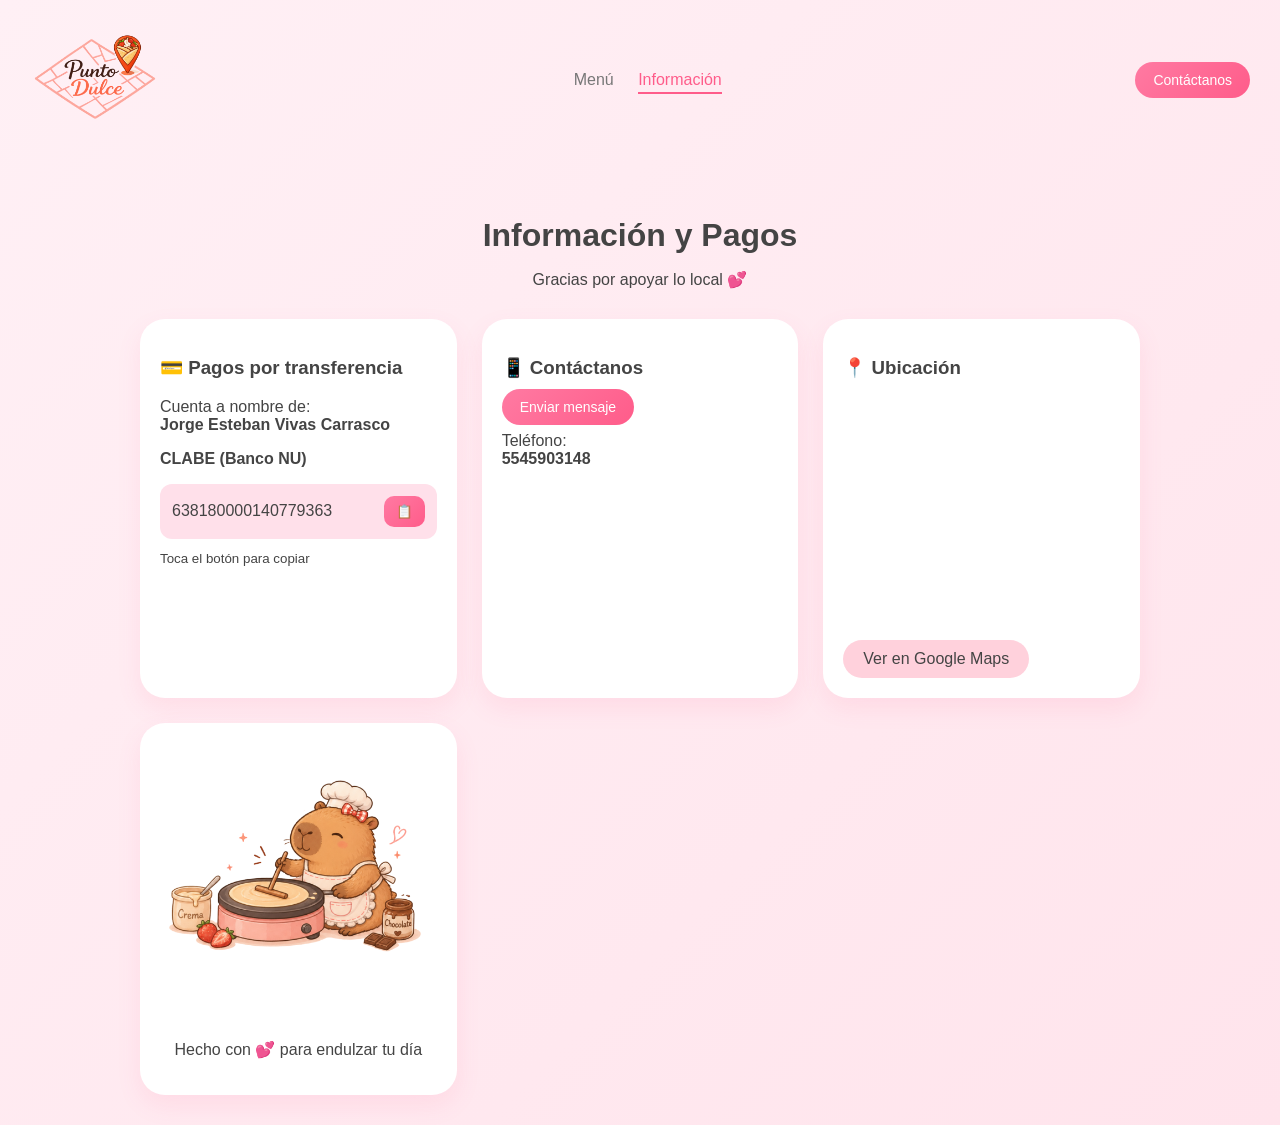
==== punto-dulce/index.html @ e785db8b "Add files via upload" ====
<!DOCTYPE html>
<html lang="es">
<head>
  <meta charset="UTF-8">
  <title>Punto Dulce - Información</title>
  <link rel="stylesheet" href="css/styles.css">
</head>
<body>

<header class="navbar">
  <img src="img/logo.png" class="logo">

  <nav>
    <a href="menu.html">Menú</a>
    <a href="index.html" class="active">Información</a>
  </nav>

  <a href="https://wa.me/5215545903148" class="btn">
    Contáctanos
  </a>
</header>

<section class="container">

  <h1>Información y Pagos</h1>
  <p>Gracias por apoyar lo local 💕</p>

  <div class="grid">

    <!-- PAGOS -->
    <div class="card">
      <h3>💳 Pagos por transferencia</h3>

      <p>Cuenta a nombre de:<br>
      <strong>Jorge Esteban Vivas Carrasco</strong></p>

      <p><strong>CLABE (Banco NU)</strong></p>

      <div class="copy-box">
        <span id="clabe">638180000140779363</span>
        <button onclick="copiar()">📋</button>
      </div>

      <small>Toca el botón para copiar</small>
    </div>

    <!-- CONTACTO -->
    <div class="card">
      <h3>📱 Contáctanos</h3>

      <a href="https://wa.me/5215545903148" class="btn">
        Enviar mensaje
      </a>

      <p>Teléfono:<br>
      <strong>5545903148</strong></p>
    </div>

    <!-- UBICACIÓN -->
    <div class="card">
      <h3>📍 Ubicación</h3>

      <iframe 
        src="https://www.google.com/maps/@19.3474573,-98.9720983,64m/data=!3m1!1e3!5m1!1e1?entry=ttu&g_ep=EgoyMDI2MDQyMi4wIKXMDSoASAFQAw%3D%3D"
        width="100%" 
        height="200" 
        style="border:0; border-radius:15px;">
      </iframe>

      <br><br>

      <a href="https://maps.app.goo.gl/kTHkG2x5fDJQNCCw5" target="_blank" class="btn-secondary">
        Ver en Google Maps
      </a>
    </div>

    <!-- MASCOTA / BRANDING -->
    <div class="card">
      <img src="img/mascota.png" class="mascota">
      <p style="text-align:center;">Hecho con 💕 para endulzar tu día</p>
    </div>

  </div>

</section>

<script src="js/script.js"></script>

</body>
</html>
---- punto-dulce/css/styles.css ----
/* ===== RESET ===== */
body {
    margin: 0;
    font-family: 'Segoe UI', sans-serif;
    background: linear-gradient(135deg, #fff0f5, #ffe4ec);
    color: #444;
  }
  
  /* ===== NAVBAR ===== */
  .navbar {
    display: flex;
    justify-content: space-between;
    align-items: center;
    padding: 15px 30px;
  }
  
  .logo {
    width: 130px;
  }
  
  nav a {
    margin: 0 10px;
    text-decoration: none;
    color: #777;
    font-weight: 500;
  }
  
  nav .active {
    color: #ff5c8a;
    border-bottom: 2px solid #ff5c8a;
    padding-bottom: 4px;
  }
  
  /* ===== BOTONES ===== */
  .btn {
    background: linear-gradient(135deg, #ff7aa2, #ff5c8a);
    color: white;
    padding: 10px 18px;
    border-radius: 25px;
    text-decoration: none;
    font-size: 14px;
    transition: 0.2s;
  }
  
  .btn:hover {
    transform: scale(1.05);
  }
  
  .btn-secondary {
    display: inline-block;
    margin-top: 20px;
    background: #ffd1dc;
    color: #444;
    padding: 10px 20px;
    border-radius: 25px;
    text-decoration: none;
  }
  
  /* ===== CONTENIDO ===== */
  .container {
    text-align: center;
    padding: 30px 20px;
  }
  
  h1 {
    font-size: 32px;
    margin-bottom: 10px;
  }
  
  /* ===== MENÚ GRID ===== */
  .menu-grid {
    display: grid;
    grid-template-columns: repeat(auto-fit, minmax(280px, 1fr));
    gap: 25px;
    margin-top: 30px;
  }
  
  .menu-card {
    background: #fff;
    border-radius: 25px;
    padding: 12px;
    box-shadow: 0 10px 25px rgba(255, 92, 138, 0.15);
    transition: 0.3s;
  }
  
  .menu-card:hover {
    transform: translateY(-5px);
  }
  
  .menu-card img {
    width: 100%;
    border-radius: 15px;
  }
  
  /* ===== GRID INFO ===== */
  .grid {
    display: grid;
    grid-template-columns: repeat(auto-fit, minmax(300px, 1fr));
    gap: 25px;
    margin-top: 30px;
  }
  
  /* ===== CARDS ===== */
  .card {
    background: #ffffff;
    border-radius: 25px;
    padding: 20px;
    box-shadow: 0 10px 25px rgba(255, 92, 138, 0.1);
    text-align: left;
  }
  
  /* ===== COPY BOX ===== */
  .copy-box {
    display: flex;
    justify-content: space-between;
    align-items: center;
    background: #ffe0ea;
    padding: 12px;
    border-radius: 12px;
    margin: 10px 0;
  }
  
  .copy-box button {
    background: linear-gradient(135deg, #ff7aa2, #ff5c8a);
    border: none;
    color: white;
    padding: 8px 12px;
    border-radius: 10px;
    cursor: pointer;
  }
  
  .copy-box button:hover {
    transform: scale(1.1);
  }
  
  /* ===== MASCOTA ===== */
  .mascota {
    width: 100%;
    border-radius: 20px;
  }
  
  /* ===== RESPONSIVE ===== */
  @media (max-width: 600px) {
    .navbar {
      flex-direction: column;
      gap: 10px;
    }
  
    nav {
      margin: 10px 0;
    }
  }

/* NAVBAR en móvil */
@media (max-width: 768px) {

    .navbar {
      flex-direction: column;
      align-items: center;
      gap: 10px;
    }
  
    .logo {
      width: 100px;
    }
  
    nav {
      display: flex;
      gap: 15px;
    }
  
    .btn {
      font-size: 13px;
      padding: 8px 14px;
    }
  
    /* CONTENEDOR */
    .container {
      padding: 20px 15px;
    }
  
    h1 {
      font-size: 24px;
    }
  
    /* MENÚ: UNA COLUMNA */
    .menu-grid {
      grid-template-columns: 1fr;
      gap: 15px;
    }
  
    /* CARDS MÁS COMPACTAS */
    .menu-card {
      padding: 8px;
    }
  
    /* INFO GRID: UNA COLUMNA */
    .grid {
      grid-template-columns: 1fr;
    }
  
    /* MAPA MÁS ALTO */
    iframe {
      height: 250px;
    }
  }
  .menu-card img {
    width: 100%;
    height: auto;
    object-fit: contain;
  }
  .container {
    max-width: 1000px;
    margin: auto;
  }
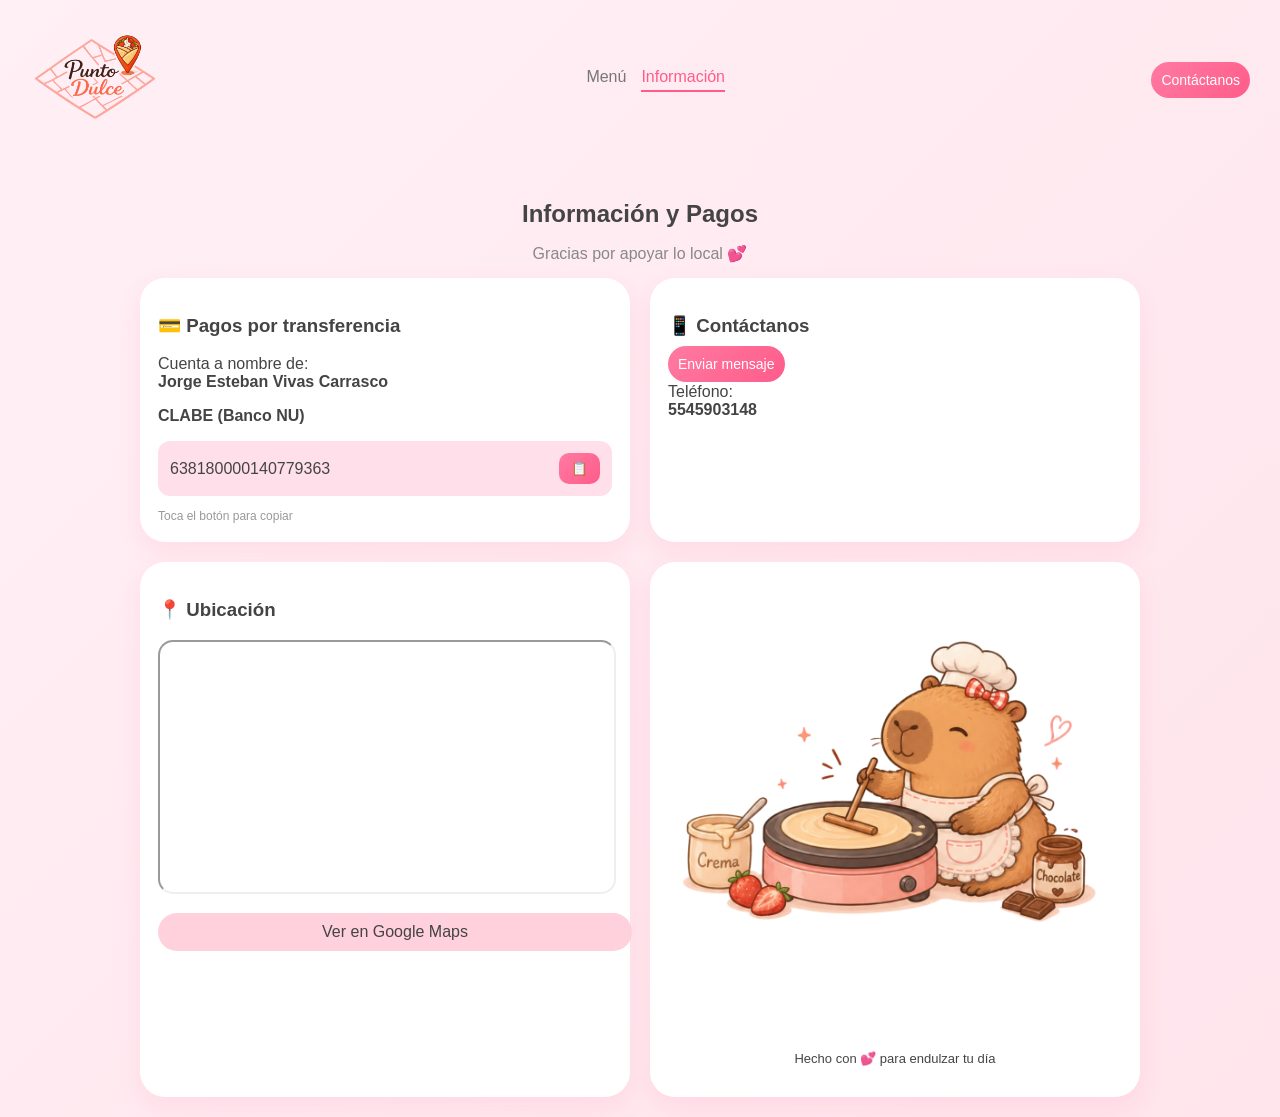
==== commit b4dcc69e: "ajustes  responsive" ====
--- a/punto-dulce/index.html
+++ b/punto-dulce/index.html
@@ -1,90 +1,94 @@
-<!DOCTYPE html>
-<html lang="es">
-<head>
-  <meta charset="UTF-8">
-  <title>Punto Dulce - Información</title>
-  <link rel="stylesheet" href="css/styles.css">
-</head>
-<body>
-
-<header class="navbar">
-  <img src="img/logo.png" class="logo">
-
-  <nav>
-    <a href="menu.html">Menú</a>
-    <a href="index.html" class="active">Información</a>
-  </nav>
-
-  <a href="https://wa.me/5215545903148" class="btn">
-    Contáctanos
-  </a>
-</header>
-
-<section class="container">
-
-  <h1>Información y Pagos</h1>
-  <p>Gracias por apoyar lo local 💕</p>
-
-  <div class="grid">
-
-    <!-- PAGOS -->
-    <div class="card">
-      <h3>💳 Pagos por transferencia</h3>
-
-      <p>Cuenta a nombre de:<br>
-      <strong>Jorge Esteban Vivas Carrasco</strong></p>
-
-      <p><strong>CLABE (Banco NU)</strong></p>
-
-      <div class="copy-box">
-        <span id="clabe">638180000140779363</span>
-        <button onclick="copiar()">📋</button>
-      </div>
-
-      <small>Toca el botón para copiar</small>
-    </div>
-
-    <!-- CONTACTO -->
-    <div class="card">
-      <h3>📱 Contáctanos</h3>
-
-      <a href="https://wa.me/5215545903148" class="btn">
-        Enviar mensaje
-      </a>
-
-      <p>Teléfono:<br>
-      <strong>5545903148</strong></p>
-    </div>
-
-    <!-- UBICACIÓN -->
-    <div class="card">
-      <h3>📍 Ubicación</h3>
-
-      <iframe 
-        src="https://www.google.com/maps/@19.3474573,-98.9720983,64m/data=!3m1!1e3!5m1!1e1?entry=ttu&g_ep=EgoyMDI2MDQyMi4wIKXMDSoASAFQAw%3D%3D"
-        width="100%" 
-        height="200" 
-        style="border:0; border-radius:15px;">
-      </iframe>
-
-      <br><br>
-
-      <a href="https://maps.app.goo.gl/kTHkG2x5fDJQNCCw5" target="_blank" class="btn-secondary">
-        Ver en Google Maps
-      </a>
-    </div>
-
-    <!-- MASCOTA / BRANDING -->
-    <div class="card">
-      <img src="img/mascota.png" class="mascota">
-      <p style="text-align:center;">Hecho con 💕 para endulzar tu día</p>
-    </div>
-
-  </div>
-
-</section>
-
-<script src="js/script.js"></script>
-
-</body>
+<!DOCTYPE html>
+<html lang="es">
+<head>
+  <meta charset="UTF-8">
+  <meta name="viewport" content="width=device-width, initial-scale=1.0">
+  <title>Punto Dulce - Información</title>
+  <link rel="stylesheet" href="css/styles.css">
+</head>
+<body>
+
+<header class="navbar">
+  <img src="img/logo.png" class="logo">
+
+  <nav class="nav-links">
+    <a href="menu.html">Menú</a>
+    <a href="index.html" class="active">Información</a>
+  </nav>
+
+  <a href="https://wa.me/5215545903148" class="btn">
+    Contáctanos
+  </a>
+</header>
+
+<section class="container">
+
+  <h1>Información y Pagos</h1>
+  <p class="subtitle">Gracias por apoyar lo local 💕</p>
+
+  <!-- CONTENEDOR VERTICAL -->
+  <div class="info-list">
+
+    <!-- PAGOS -->
+    <div class="card">
+      <h3>💳 Pagos por transferencia</h3>
+
+      <p>Cuenta a nombre de:<br>
+      <strong>Jorge Esteban Vivas Carrasco</strong></p>
+
+      <p class="label">CLABE (Banco NU)</p>
+
+      <div class="copy-box">
+        <span id="clabe">638180000140779363</span>
+        <button onclick="copiar()">📋</button>
+      </div>
+
+      <small class="hint">Toca el botón para copiar</small>
+    </div>
+
+    <!-- CONTACTO -->
+    <div class="card">
+      <h3>📱 Contáctanos</h3>
+
+      <a href="https://wa.me/5215545903148" class="btn full">
+        Enviar mensaje
+      </a>
+
+      <p class="phone">
+        Teléfono:<br>
+        <strong>5545903148</strong>
+      </p>
+    </div>
+
+    <!-- UBICACIÓN -->
+    <div class="card">
+      <h3>📍 Ubicación</h3>
+
+      <iframe 
+        src="https://www.google.com/maps?q=El+Punto+Dulce&output=embed"
+        width="100%" 
+        height="250"
+        class="map">
+      </iframe>
+
+      <a href="https://maps.app.goo.gl/kTHkG2x5fDJQNCCw5" 
+         target="_blank" 
+         class="btn-secondary full">
+        Ver en Google Maps
+      </a>
+    </div>
+
+    <!-- MASCOTA -->
+    <div class="card center">
+      <img src="img/mascota.png" class="mascota">
+      <p class="footer-text">Hecho con 💕 para endulzar tu día</p>
+    </div>
+
+  </div>
+
+</section>
+
+<script src="js/script.js"></script>
+
+</body>
 </html>
--- a/punto-dulce/css/styles.css
+++ b/punto-dulce/css/styles.css
@@ -1,215 +1,199 @@
-/* ===== RESET ===== */
-body {
-    margin: 0;
-    font-family: 'Segoe UI', sans-serif;
-    background: linear-gradient(135deg, #fff0f5, #ffe4ec);
-    color: #444;
-  }
-  
-  /* ===== NAVBAR ===== */
-  .navbar {
-    display: flex;
-    justify-content: space-between;
-    align-items: center;
-    padding: 15px 30px;
-  }
-  
-  .logo {
-    width: 130px;
-  }
-  
-  nav a {
-    margin: 0 10px;
-    text-decoration: none;
-    color: #777;
-    font-weight: 500;
-  }
-  
-  nav .active {
-    color: #ff5c8a;
-    border-bottom: 2px solid #ff5c8a;
-    padding-bottom: 4px;
-  }
-  
-  /* ===== BOTONES ===== */
-  .btn {
-    background: linear-gradient(135deg, #ff7aa2, #ff5c8a);
-    color: white;
-    padding: 10px 18px;
-    border-radius: 25px;
-    text-decoration: none;
-    font-size: 14px;
-    transition: 0.2s;
-  }
-  
-  .btn:hover {
-    transform: scale(1.05);
-  }
-  
-  .btn-secondary {
-    display: inline-block;
-    margin-top: 20px;
-    background: #ffd1dc;
-    color: #444;
-    padding: 10px 20px;
-    border-radius: 25px;
-    text-decoration: none;
-  }
-  
-  /* ===== CONTENIDO ===== */
-  .container {
-    text-align: center;
-    padding: 30px 20px;
-  }
-  
-  h1 {
-    font-size: 32px;
-    margin-bottom: 10px;
-  }
-  
-  /* ===== MENÚ GRID ===== */
-  .menu-grid {
-    display: grid;
-    grid-template-columns: repeat(auto-fit, minmax(280px, 1fr));
-    gap: 25px;
-    margin-top: 30px;
-  }
-  
-  .menu-card {
-    background: #fff;
-    border-radius: 25px;
-    padding: 12px;
-    box-shadow: 0 10px 25px rgba(255, 92, 138, 0.15);
-    transition: 0.3s;
-  }
-  
-  .menu-card:hover {
-    transform: translateY(-5px);
-  }
-  
-  .menu-card img {
-    width: 100%;
-    border-radius: 15px;
-  }
-  
-  /* ===== GRID INFO ===== */
-  .grid {
-    display: grid;
-    grid-template-columns: repeat(auto-fit, minmax(300px, 1fr));
-    gap: 25px;
-    margin-top: 30px;
-  }
-  
-  /* ===== CARDS ===== */
-  .card {
-    background: #ffffff;
-    border-radius: 25px;
-    padding: 20px;
-    box-shadow: 0 10px 25px rgba(255, 92, 138, 0.1);
-    text-align: left;
-  }
-  
-  /* ===== COPY BOX ===== */
-  .copy-box {
-    display: flex;
-    justify-content: space-between;
-    align-items: center;
-    background: #ffe0ea;
-    padding: 12px;
-    border-radius: 12px;
-    margin: 10px 0;
-  }
-  
-  .copy-box button {
-    background: linear-gradient(135deg, #ff7aa2, #ff5c8a);
-    border: none;
-    color: white;
-    padding: 8px 12px;
-    border-radius: 10px;
-    cursor: pointer;
-  }
-  
-  .copy-box button:hover {
-    transform: scale(1.1);
-  }
-  
-  /* ===== MASCOTA ===== */
-  .mascota {
-    width: 100%;
-    border-radius: 20px;
-  }
-  
-  /* ===== RESPONSIVE ===== */
-  @media (max-width: 600px) {
-    .navbar {
-      flex-direction: column;
-      gap: 10px;
-    }
-  
-    nav {
-      margin: 10px 0;
-    }
-  }
-
-/* NAVBAR en móvil */
-@media (max-width: 768px) {
-
-    .navbar {
-      flex-direction: column;
-      align-items: center;
-      gap: 10px;
-    }
-  
-    .logo {
-      width: 100px;
-    }
-  
-    nav {
-      display: flex;
-      gap: 15px;
-    }
-  
-    .btn {
-      font-size: 13px;
-      padding: 8px 14px;
-    }
-  
-    /* CONTENEDOR */
-    .container {
-      padding: 20px 15px;
-    }
-  
-    h1 {
-      font-size: 24px;
-    }
-  
-    /* MENÚ: UNA COLUMNA */
-    .menu-grid {
-      grid-template-columns: 1fr;
-      gap: 15px;
-    }
-  
-    /* CARDS MÁS COMPACTAS */
-    .menu-card {
-      padding: 8px;
-    }
-  
-    /* INFO GRID: UNA COLUMNA */
-    .grid {
-      grid-template-columns: 1fr;
-    }
-  
-    /* MAPA MÁS ALTO */
-    iframe {
-      height: 250px;
-    }
-  }
-  .menu-card img {
-    width: 100%;
-    height: auto;
-    object-fit: contain;
-  }
-  .container {
-    max-width: 1000px;
-    margin: auto;
-  }+/* ===== RESET ===== */
+body {
+  margin: 0;
+  font-family: 'Segoe UI', sans-serif;
+  background: linear-gradient(135deg, #fff0f5, #ffe4ec);
+  color: #444;
+}
+
+/* ===== NAVBAR ===== */
+.navbar {
+  display: flex;
+  flex-direction: column;
+  align-items: center;
+  gap: 10px;
+  padding: 15px;
+}
+
+.logo {
+  width: 100px;
+}
+
+.nav-links {
+  display: flex;
+  gap: 15px;
+}
+
+.nav-links a {
+  text-decoration: none;
+  color: #777;
+  font-weight: 500;
+}
+
+.nav-links .active {
+  color: #ff5c8a;
+  border-bottom: 2px solid #ff5c8a;
+  padding-bottom: 4px;
+}
+
+/* ===== BOTONES ===== */
+.btn {
+  background: linear-gradient(135deg, #ff7aa2, #ff5c8a);
+  color: white;
+  padding: 10px;
+  border-radius: 25px;
+  text-decoration: none;
+  font-size: 14px;
+  width: 100%;
+  text-align: center;
+}
+
+.btn-secondary {
+  display: block;
+  margin-top: 15px;
+  background: #ffd1dc;
+  color: #444;
+  padding: 10px;
+  border-radius: 25px;
+  text-decoration: none;
+  text-align: center;
+}
+
+.full {
+  width: 100%;
+}
+
+/* ===== CONTENIDO ===== */
+.container {
+  padding: 20px 15px;
+  max-width: 1000px;
+  margin: auto;
+  text-align: center;
+}
+
+h1 {
+  font-size: 24px;
+  margin-bottom: 10px;
+}
+
+.subtitle {
+  color: #888;
+  margin-bottom: 15px;
+}
+
+/* ===== MENU (MOBILE FIRST) ===== */
+.menu-list {
+  display: flex;
+  flex-direction: column;
+  gap: 15px;
+}
+
+.menu-item {
+  background: #fff;
+  border-radius: 25px;
+  padding: 10px;
+  box-shadow: 0 10px 25px rgba(255, 92, 138, 0.15);
+}
+
+.menu-item img {
+  width: 100%;
+  border-radius: 15px;
+}
+
+/* ===== INFO (MOBILE FIRST) ===== */
+.info-list {
+  display: flex;
+  flex-direction: column;
+  gap: 15px;
+}
+
+.card {
+  background: #ffffff;
+  border-radius: 25px;
+  padding: 18px;
+  box-shadow: 0 10px 25px rgba(255, 92, 138, 0.1);
+  text-align: left;
+}
+
+/* ===== COPY BOX ===== */
+.copy-box {
+  display: flex;
+  justify-content: space-between;
+  align-items: center;
+  background: #ffe0ea;
+  padding: 12px;
+  border-radius: 12px;
+  margin: 10px 0;
+}
+
+.copy-box button {
+  background: linear-gradient(135deg, #ff7aa2, #ff5c8a);
+  border: none;
+  color: white;
+  padding: 8px 12px;
+  border-radius: 10px;
+  cursor: pointer;
+}
+
+/* ===== TEXTO EXTRA ===== */
+.label {
+  font-weight: 600;
+}
+
+.hint {
+  font-size: 12px;
+  color: #999;
+}
+
+.phone {
+  margin-top: 10px;
+}
+
+.footer-text {
+  text-align: center;
+  font-size: 13px;
+}
+
+/* ===== MASCOTA ===== */
+.mascota {
+  width: 100%;
+  border-radius: 20px;
+}
+
+/* ===== MAPA ===== */
+.map {
+  border-radius: 15px;
+}
+
+/* ===== DESKTOP (AQUÍ SE EXPANDE) ===== */
+@media (min-width: 768px) {
+
+  .navbar {
+    flex-direction: row;
+    justify-content: space-between;
+    padding: 15px 30px;
+  }
+
+  .logo {
+    width: 130px;
+  }
+
+  .btn {
+    width: auto;
+  }
+
+  .menu-list {
+    flex-direction: row;
+  }
+
+  .menu-item {
+    flex: 1;
+  }
+
+  .info-list {
+    display: grid;
+    grid-template-columns: 1fr 1fr;
+    gap: 20px;
+  }
+
+}
